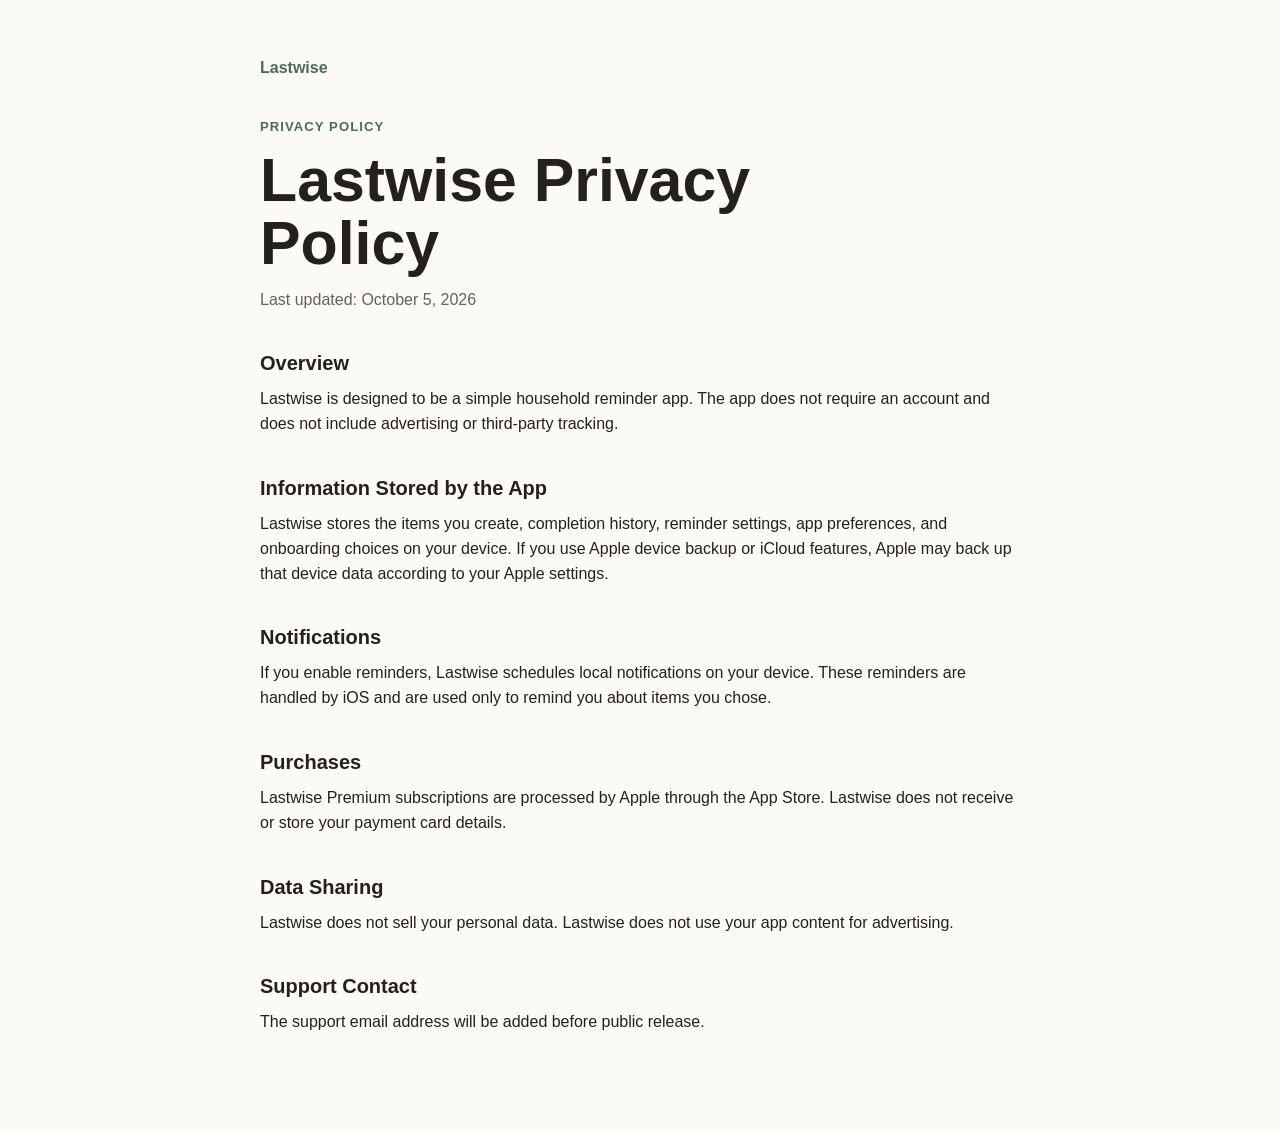
==== privacy.html @ 38e87d6d "Add support pages" ====
<!doctype html>
<html lang="en">
<head>
    <meta charset="utf-8">
    <meta name="viewport" content="width=device-width, initial-scale=1">
    <title>Lastwise Privacy Policy</title>
    <link rel="stylesheet" href="styles.css">
</head>
<body>
    <main class="page">
        <a class="back-link" href="index.html">Lastwise</a>

        <section class="content">
            <p class="eyebrow">Privacy Policy</p>
            <h1>Lastwise Privacy Policy</h1>
            <p class="updated">Last updated: October 5, 2026</p>

            <h2>Overview</h2>
            <p>Lastwise is designed to be a simple household reminder app. The app does not require an account and does not include advertising or third-party tracking.</p>

            <h2>Information Stored by the App</h2>
            <p>Lastwise stores the items you create, completion history, reminder settings, app preferences, and onboarding choices on your device. If you use Apple device backup or iCloud features, Apple may back up that device data according to your Apple settings.</p>

            <h2>Notifications</h2>
            <p>If you enable reminders, Lastwise schedules local notifications on your device. These reminders are handled by iOS and are used only to remind you about items you chose.</p>

            <h2>Purchases</h2>
            <p>Lastwise Premium subscriptions are processed by Apple through the App Store. Lastwise does not receive or store your payment card details.</p>

            <h2>Data Sharing</h2>
            <p>Lastwise does not sell your personal data. Lastwise does not use your app content for advertising.</p>

            <h2>Support Contact</h2>
            <p>The support email address will be added before public release.</p>
        </section>
    </main>
</body>
</html>
---- styles.css ----
:root {
    color-scheme: light dark;
    --background: #fbfaf7;
    --surface: #ffffff;
    --text: #24211d;
    --muted: #686158;
    --accent: #4c6b57;
    --border: #ded7cc;
}

@media (prefers-color-scheme: dark) {
    :root {
        --background: #171512;
        --surface: #211e1a;
        --text: #f3eee5;
        --muted: #c7baaa;
        --accent: #b6d4be;
        --border: #383129;
    }
}

* {
    box-sizing: border-box;
}

body {
    margin: 0;
    background: var(--background);
    color: var(--text);
    font-family: -apple-system, BlinkMacSystemFont, "SF Pro Text", "Segoe UI", sans-serif;
    line-height: 1.55;
}

.page {
    width: min(760px, calc(100% - 32px));
    margin: 0 auto;
    padding: 56px 0;
}

.hero,
.content {
    padding: 8px 0 24px;
}

.eyebrow {
    margin: 0 0 12px;
    color: var(--accent);
    font-size: 0.82rem;
    font-weight: 700;
    letter-spacing: 0.08em;
    text-transform: uppercase;
}

h1 {
    margin: 0;
    max-width: 660px;
    font-size: clamp(2rem, 6vw, 3.8rem);
    line-height: 1.04;
    letter-spacing: 0;
}

h2 {
    margin: 36px 0 8px;
    font-size: 1.25rem;
}

h3 {
    margin: 28px 0 6px;
    font-size: 1.05rem;
}

p {
    margin: 0 0 16px;
}

.lead {
    max-width: 620px;
    margin-top: 18px;
    color: var(--muted);
    font-size: 1.12rem;
}

.updated {
    margin-top: 12px;
    color: var(--muted);
}

.links {
    display: grid;
    gap: 12px;
    margin-top: 24px;
}

.link-card {
    display: grid;
    gap: 4px;
    padding: 18px;
    border: 1px solid var(--border);
    border-radius: 8px;
    background: var(--surface);
    color: var(--text);
    text-decoration: none;
}

.link-card span {
    font-weight: 700;
}

.link-card small {
    color: var(--muted);
    font-size: 0.95rem;
}

.back-link {
    display: inline-block;
    margin-bottom: 28px;
    color: var(--accent);
    font-weight: 700;
    text-decoration: none;
}
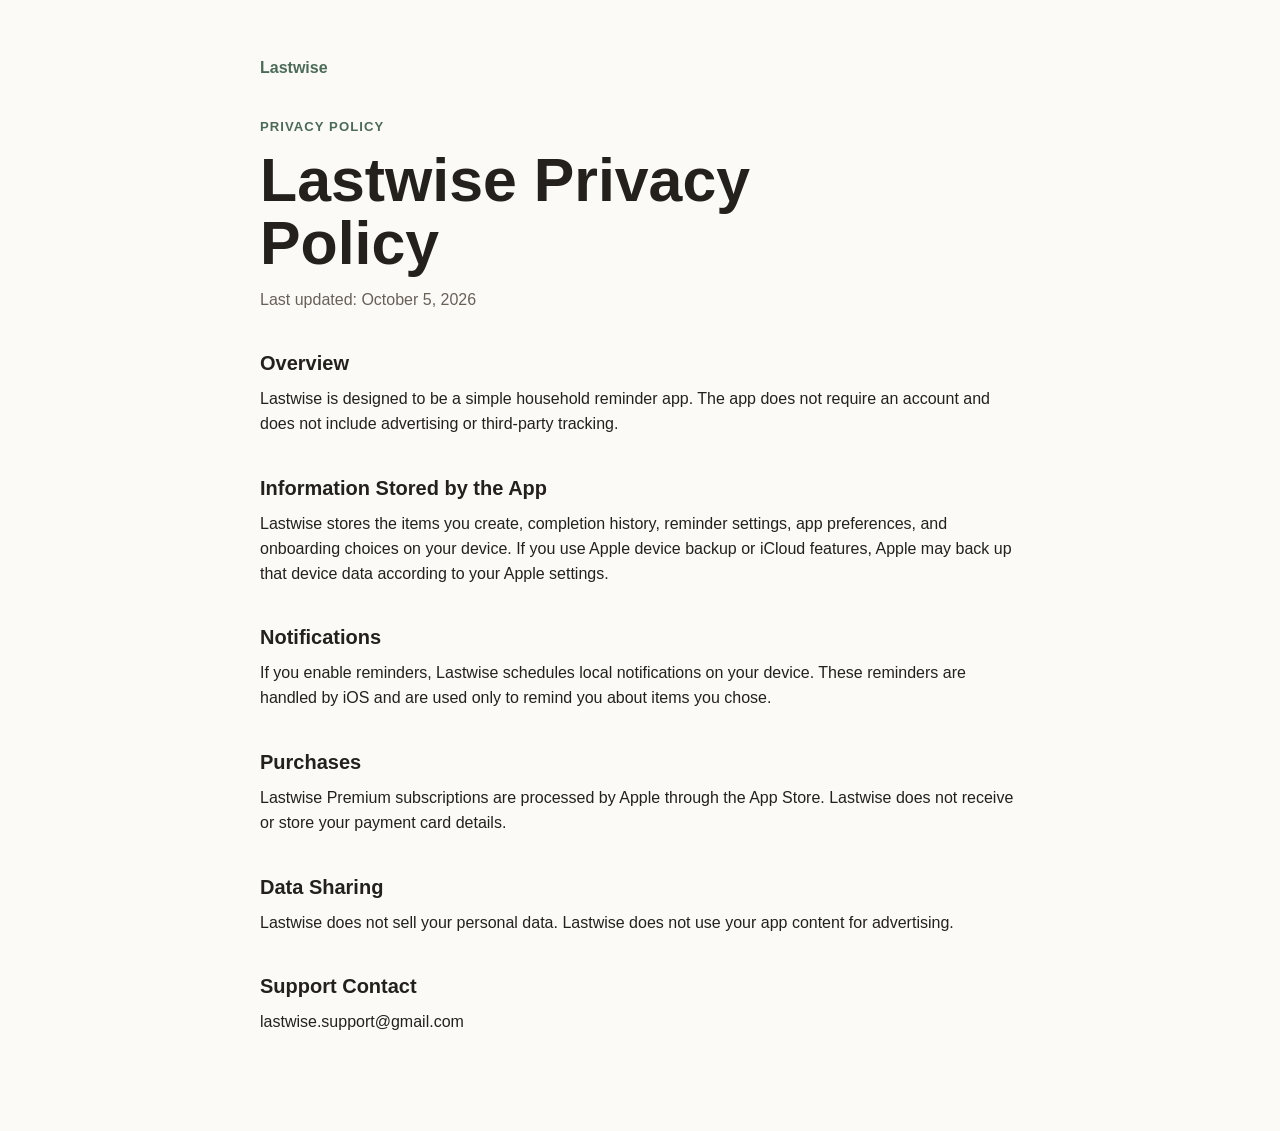
==== commit 9bd547fa: "Update support contact email in privacy.html" ====
--- a/privacy.html
+++ b/privacy.html
@@ -31,7 +31,7 @@
             <p>Lastwise does not sell your personal data. Lastwise does not use your app content for advertising.</p>
 
             <h2>Support Contact</h2>
-            <p>The support email address will be added before public release.</p>
+            <p>lastwise.support@gmail.com</p>
         </section>
     </main>
 </body>
